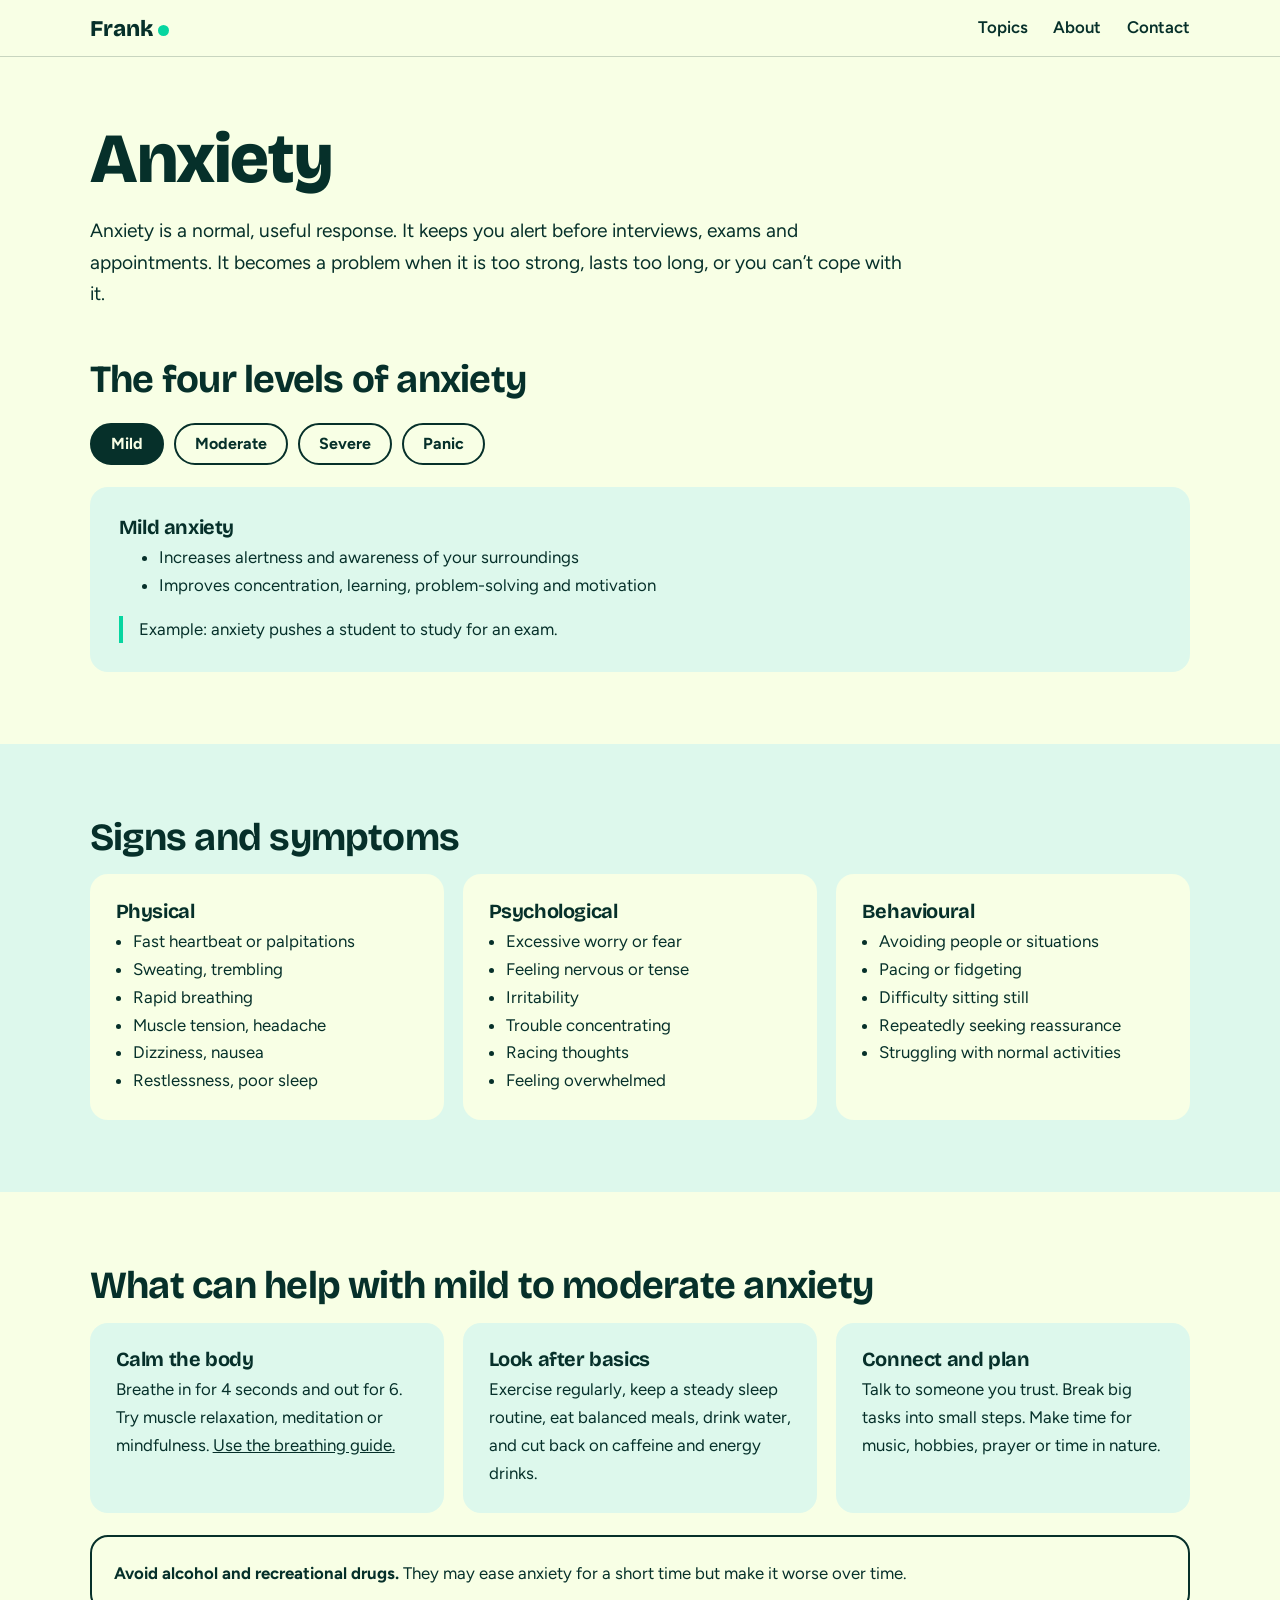
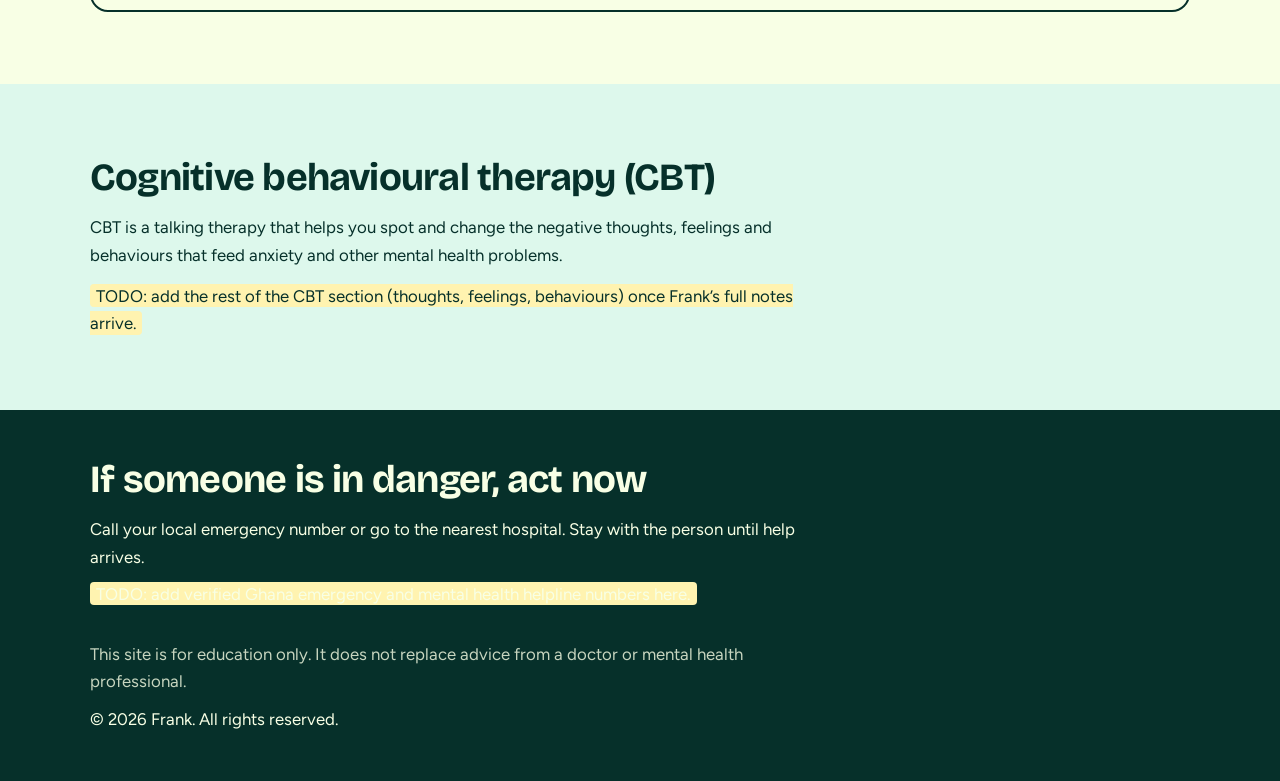
==== anxiety.html @ 68e5fab6 "first commit" ====
<!doctype html><html lang="en"><head><title>Anxiety | Frank</title><meta name="description" content="What anxiety is, its four levels, common signs and what helps."><meta charset="utf-8"><meta name="viewport" content="width=device-width, initial-scale=1"><link rel="preconnect" href="https://fonts.googleapis.com"><link rel="preconnect" href="https://fonts.gstatic.com" crossorigin><link href="https://fonts.googleapis.com/css2?family=Bricolage+Grotesque:wght@600;700;800&family=Figtree:wght@400;600;700&display=swap" rel="stylesheet"><link rel="stylesheet" href="css/style.css"></head><body>
<a class="skip" href="#main">Skip to content</a>
<header><div class="wrap nav"><a class="logo" href="index.html">Frank<span></span></a>
<button class="menu" aria-expanded="false" aria-controls="links">Menu</button>
<ul class="links" id="links"><li><a href="index.html#topics">Topics</a></li><li><a href="index.html#about">About</a></li><li><a href="index.html#contact">Contact</a></li></ul></div></header>
<main id="main">
<div class="wrap page-head">
 <h1>Anxiety</h1>
 <p>Anxiety is a normal, useful response. It keeps you alert before interviews, exams and appointments. It becomes a problem when it is too strong, lasts too long, or you can’t cope with it.</p>
</div>

<section style="padding-top:1rem"><div class="wrap">
 <h2>The four levels of anxiety</h2>
 <div class="tabs" role="tablist" aria-label="Levels of anxiety">
  <button class="tab" role="tab" id="t1" aria-controls="p1" aria-selected="true">Mild</button>
  <button class="tab" role="tab" id="t2" aria-controls="p2" aria-selected="false">Moderate</button>
  <button class="tab" role="tab" id="t3" aria-controls="p3" aria-selected="false">Severe</button>
  <button class="tab" role="tab" id="t4" aria-controls="p4" aria-selected="false">Panic</button>
 </div>
 <div class="panel" id="p1" role="tabpanel" aria-labelledby="t1"><h3>Mild anxiety</h3><ul><li>Increases alertness and awareness of your surroundings</li><li>Improves concentration, learning, problem-solving and motivation</li></ul><p class="eg">Example: anxiety pushes a student to study for an exam.</p></div>
 <div class="panel" id="p2" role="tabpanel" aria-labelledby="t2" hidden><h3>Moderate anxiety</h3><ul><li>You feel something is wrong and become nervous or agitated</li><li>Concentration is harder, but you can still learn and solve problems with help</li><li>Your attention can be redirected</li></ul><p class="eg">Example: an anxious patient receiving instructions before an operation.</p></div>
 <div class="panel" id="p3" role="tabpanel" aria-labelledby="t3" hidden><h3>Severe anxiety</h3><ul><li>Thinking, reasoning and concentration are badly affected</li><li>You may be restless, irritable, angry or pacing</li><li>Muscle tension and vital signs rise</li></ul></div>
 <div class="panel" id="p4" role="tabpanel" aria-labelledby="t4" hidden><h3>Panic</h3><ul><li>The most severe level, where fight, flight or freeze takes over</li><li>Adrenaline surges, raising heart rate and dilating the pupils</li><li>Thinking is severely impaired and attention narrows to survival</li></ul></div>
</div></section>

<section class="band"><div class="wrap">
 <h2>Signs and symptoms</h2>
 <div class="grid">
  <div class="card"><h3>Physical</h3><ul><li>Fast heartbeat or palpitations</li><li>Sweating, trembling</li><li>Rapid breathing</li><li>Muscle tension, headache</li><li>Dizziness, nausea</li><li>Restlessness, poor sleep</li></ul></div>
  <div class="card"><h3>Psychological</h3><ul><li>Excessive worry or fear</li><li>Feeling nervous or tense</li><li>Irritability</li><li>Trouble concentrating</li><li>Racing thoughts</li><li>Feeling overwhelmed</li></ul></div>
  <div class="card"><h3>Behavioural</h3><ul><li>Avoiding people or situations</li><li>Pacing or fidgeting</li><li>Difficulty sitting still</li><li>Repeatedly seeking reassurance</li><li>Struggling with normal activities</li></ul></div>
 </div>
</div></section>

<section><div class="wrap">
 <h2>What can help with mild to moderate anxiety</h2>
 <div class="grid">
  <div class="card"><h3>Calm the body</h3><p>Breathe in for 4 seconds and out for 6. Try muscle relaxation, meditation or mindfulness. <a href="index.html">Use the breathing guide.</a></p></div>
  <div class="card"><h3>Look after basics</h3><p>Exercise regularly, keep a steady sleep routine, eat balanced meals, drink water, and cut back on caffeine and energy drinks.</p></div>
  <div class="card"><h3>Connect and plan</h3><p>Talk to someone you trust. Break big tasks into small steps. Make time for music, hobbies, prayer or time in nature.</p></div>
 </div>
 <div class="note" style="margin-top:1.4rem"><b>Avoid alcohol and recreational drugs.</b> They may ease anxiety for a short time but make it worse over time.</div>
</div></section>

<section class="band"><div class="wrap">
 <h2>Cognitive behavioural therapy (CBT)</h2>
 <p>CBT is a talking therapy that helps you spot and change the negative thoughts, feelings and behaviours that feed anxiety and other mental health problems.</p>
 <p style="margin-top:.8rem"><span class="todo">TODO: add the rest of the CBT section (thoughts, feelings, behaviours) once Frank’s full notes arrive.</span></p>
</div></section>
</main>
<footer><div class="wrap"><h2>If someone is in danger, act now</h2><p>Call your local emergency number or go to the nearest hospital. Stay with the person until help arrives.</p><p><span class="todo">TODO: add verified Ghana emergency and mental health helpline numbers here.</span></p><p style="margin-top:2rem;opacity:.8">This site is for education only. It does not replace advice from a doctor or mental health professional.</p><p>© <span class="year"></span> Frank. All rights reserved.</p></div></footer><script src="js/main.js"></script></body></html>
---- css/style.css ----
:root{--cream:#F8FFE5;--emerald:#06D6A0;--ink:#06302A;--mint:#DDF8EC;--line:rgba(6,48,42,.2);--head:"Bricolage Grotesque",system-ui,sans-serif;--body:"Figtree",system-ui,sans-serif;--r:18px}
*{box-sizing:border-box;margin:0}
html{scroll-behavior:smooth}
body{background:var(--cream);color:var(--ink);font:1.05rem/1.65 var(--body)}
h1,h2,h3{font-family:var(--head);line-height:1.1;letter-spacing:-.02em}
h1{font-size:clamp(2.4rem,6vw,4.4rem);font-weight:800}
h2{font-size:clamp(1.7rem,3.5vw,2.4rem);font-weight:700;margin-bottom:1rem}
h3{font-size:1.25rem;font-weight:700;margin-bottom:.4rem}
p,li{max-width:68ch}
a{color:inherit}
:focus-visible{outline:3px solid var(--ink);outline-offset:3px}
.wrap{width:min(1100px,92%);margin-inline:auto}
section{padding:4.5rem 0}
.skip{position:absolute;left:-999px}.skip:focus{left:1rem;top:1rem;background:#fff;padding:.5rem 1rem;z-index:20}

/* nav */
header{position:sticky;top:0;z-index:10;background:var(--cream);border-bottom:1px solid var(--line)}
.nav{display:flex;align-items:center;justify-content:space-between;padding:.9rem 0}
.logo{font:800 1.4rem var(--head);text-decoration:none}
.logo span{display:inline-block;width:.7rem;height:.7rem;background:var(--emerald);border-radius:50%;margin-left:.3rem}
.links{display:flex;gap:1.6rem;list-style:none;padding:0}
.links a{text-decoration:none;font-weight:600}
.links a:hover,.links a[aria-current]{text-decoration:underline;text-decoration-color:var(--emerald);text-decoration-thickness:3px;text-underline-offset:6px}
.menu{display:none;background:none;border:2px solid var(--ink);border-radius:10px;padding:.4rem .8rem;font:inherit;font-weight:700;cursor:pointer}

/* buttons */
.btn{display:inline-block;background:var(--emerald);color:var(--ink);font-weight:700;padding:.85rem 1.5rem;border-radius:99px;border:2px solid var(--ink);text-decoration:none;cursor:pointer;font-family:inherit;font-size:1rem}
.btn:hover{background:var(--ink);color:var(--cream)}
.btn.ghost{background:transparent}.btn.ghost:hover{background:var(--ink);color:var(--cream)}
.row{display:flex;gap:.9rem;flex-wrap:wrap;margin-top:1.8rem}

/* hero */
.hero{display:grid;grid-template-columns:1.2fr 1fr;gap:3rem;align-items:center;padding:4rem 0}
.hero p.lead{font-size:1.25rem;margin-top:1.2rem}
.breath{display:grid;place-items:center;gap:1.2rem;text-align:center}
.stage{width:min(340px,80vw);aspect-ratio:1;display:grid;place-items:center;border:2px dashed var(--line);border-radius:50%}
.orb{width:55%;aspect-ratio:1;border-radius:50%;background:var(--emerald);transform:scale(.6);transition:transform 6s ease-in-out}
.orb.in{transform:scale(1.5);transition-duration:4s}
.breath b{font:700 1.4rem var(--head)}
.breath small{display:block;opacity:.8}

/* cards */
.grid{display:grid;gap:1.2rem;grid-template-columns:repeat(auto-fit,minmax(250px,1fr))}
.card{background:var(--mint);border-radius:var(--r);padding:1.6rem}
.card.link{background:var(--emerald);text-decoration:none;display:block}
.card.link:hover{background:var(--ink);color:var(--cream)}
.card.plain{background:transparent;border:2px dashed var(--line)}
.card ul{padding-left:1.1rem}
.band{background:var(--mint)}
.band .card{background:var(--cream)}

/* about */
.about{display:grid;grid-template-columns:auto 1fr;gap:2.5rem;align-items:center}
.avatar{width:170px;aspect-ratio:1;border-radius:50%;background:var(--emerald);display:grid;place-items:center;font:800 4.5rem var(--head);border:2px solid var(--ink)}

/* topic pages */
.page-head{padding:4rem 0 2rem}
.page-head p{font-size:1.2rem;margin-top:1rem}
.tabs{display:flex;gap:.6rem;flex-wrap:wrap;margin:1.4rem 0}
.tab{font:700 1rem var(--body);padding:.6rem 1.2rem;border-radius:99px;border:2px solid var(--ink);background:transparent;color:var(--ink);cursor:pointer}
.tab[aria-selected=true]{background:var(--ink);color:var(--cream)}
.panel{background:var(--mint);border-radius:var(--r);padding:1.8rem}
.panel[hidden]{display:none}
.panel .eg{margin-top:1rem;padding-left:1rem;border-left:4px solid var(--emerald)}
.letters{display:grid;gap:.8rem;grid-template-columns:repeat(auto-fit,minmax(220px,1fr));list-style:none;padding:0}
.letters li{display:flex;gap:.9rem;align-items:center;background:var(--cream);border-radius:14px;padding:.8rem 1rem}
.letters b{flex:none;width:2.4rem;height:2.4rem;border-radius:50%;background:var(--emerald);display:grid;place-items:center;font-family:var(--head)}
details{border-bottom:1px solid var(--line);padding:1rem 0}
summary{font:700 1.2rem var(--head);cursor:pointer}
details[open] summary{margin-bottom:.6rem}
.key{background:var(--ink);color:var(--cream);border-radius:var(--r);padding:2rem}
.key p{font-size:1.2rem}
.note{border:2px solid var(--ink);border-radius:var(--r);padding:1.4rem}
.todo{background:#fff3b0;padding:.1rem .4rem;border-radius:4px}

footer{background:var(--ink);color:var(--cream);padding:3rem 0}
footer a{color:var(--emerald)}
footer p{margin-top:.6rem}

@media(max-width:800px){
.hero,.about{grid-template-columns:1fr}
.menu{display:block}
.links{display:none;position:absolute;top:100%;left:0;right:0;background:var(--cream);flex-direction:column;padding:1rem 4%;border-bottom:1px solid var(--line)}
.links.open{display:flex}
section{padding:3rem 0}
}
@media(prefers-reduced-motion:reduce){html{scroll-behavior:auto}.orb{transition:none}}
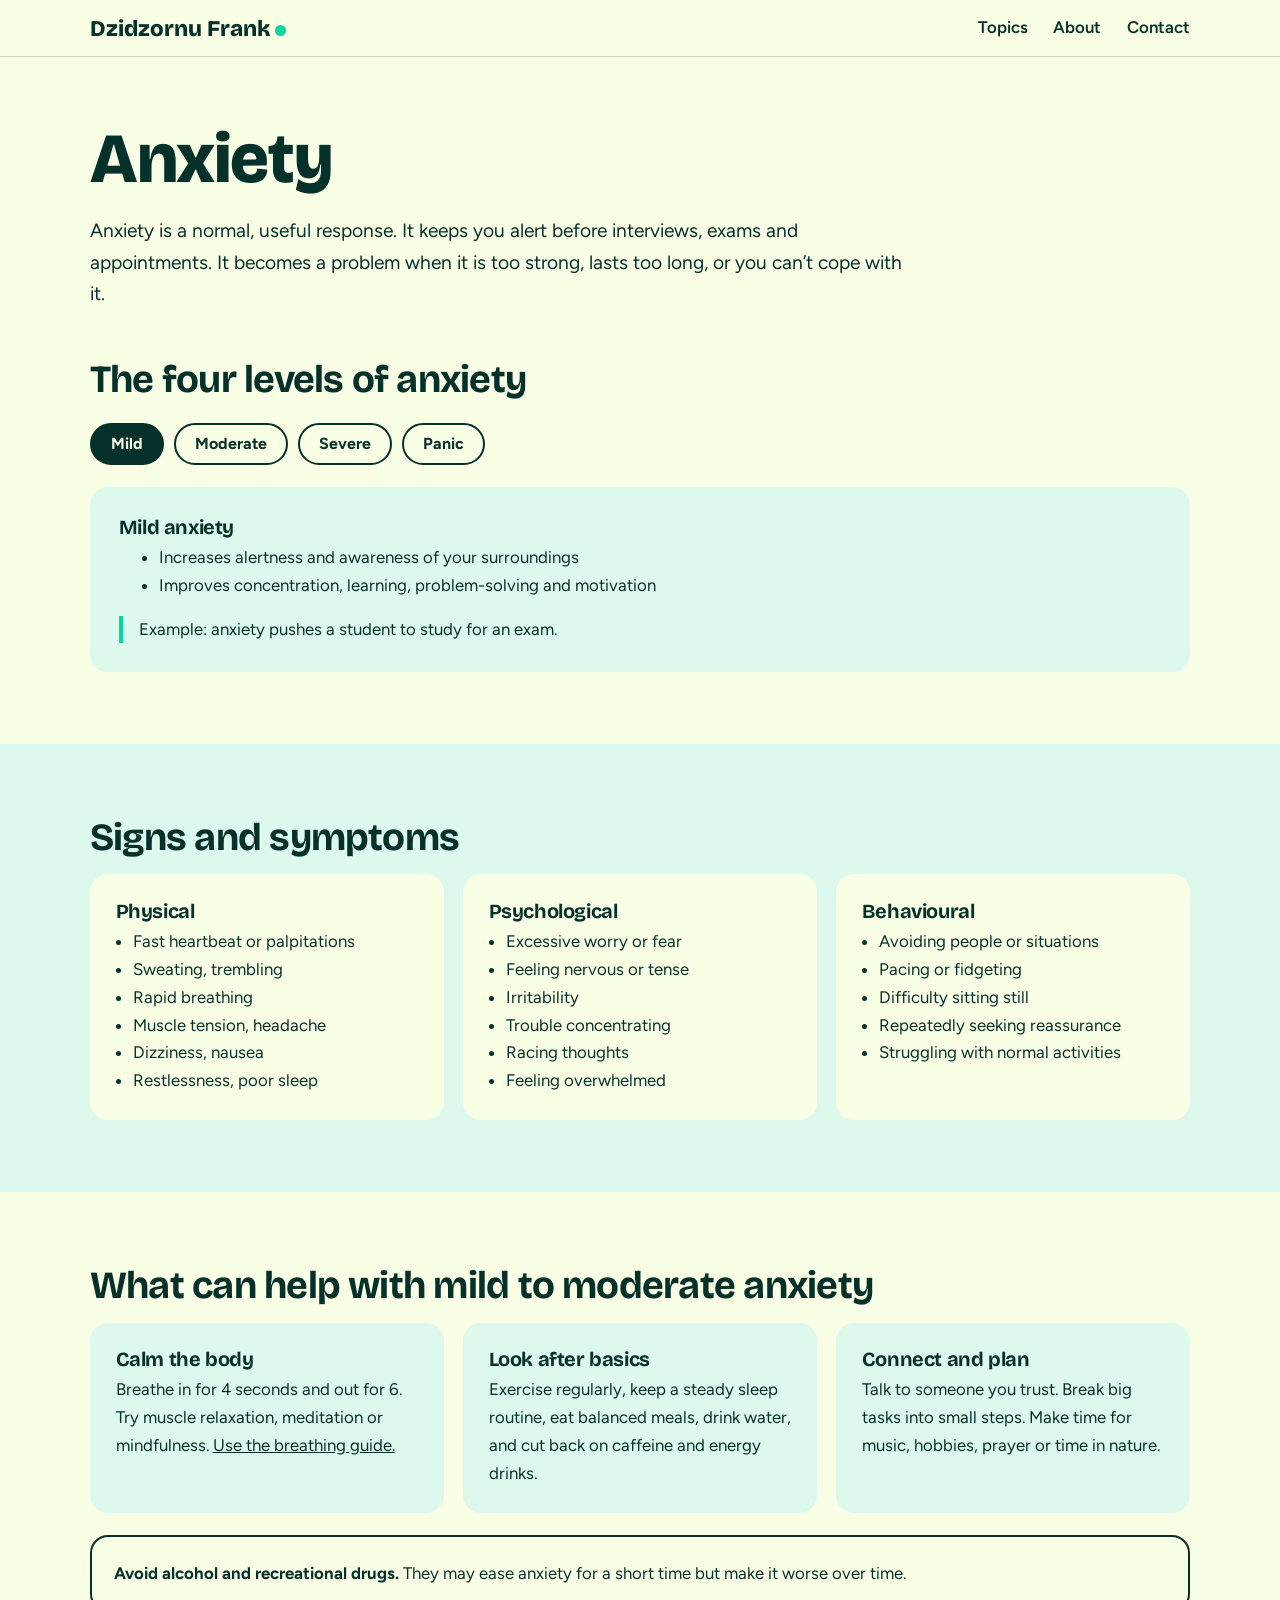
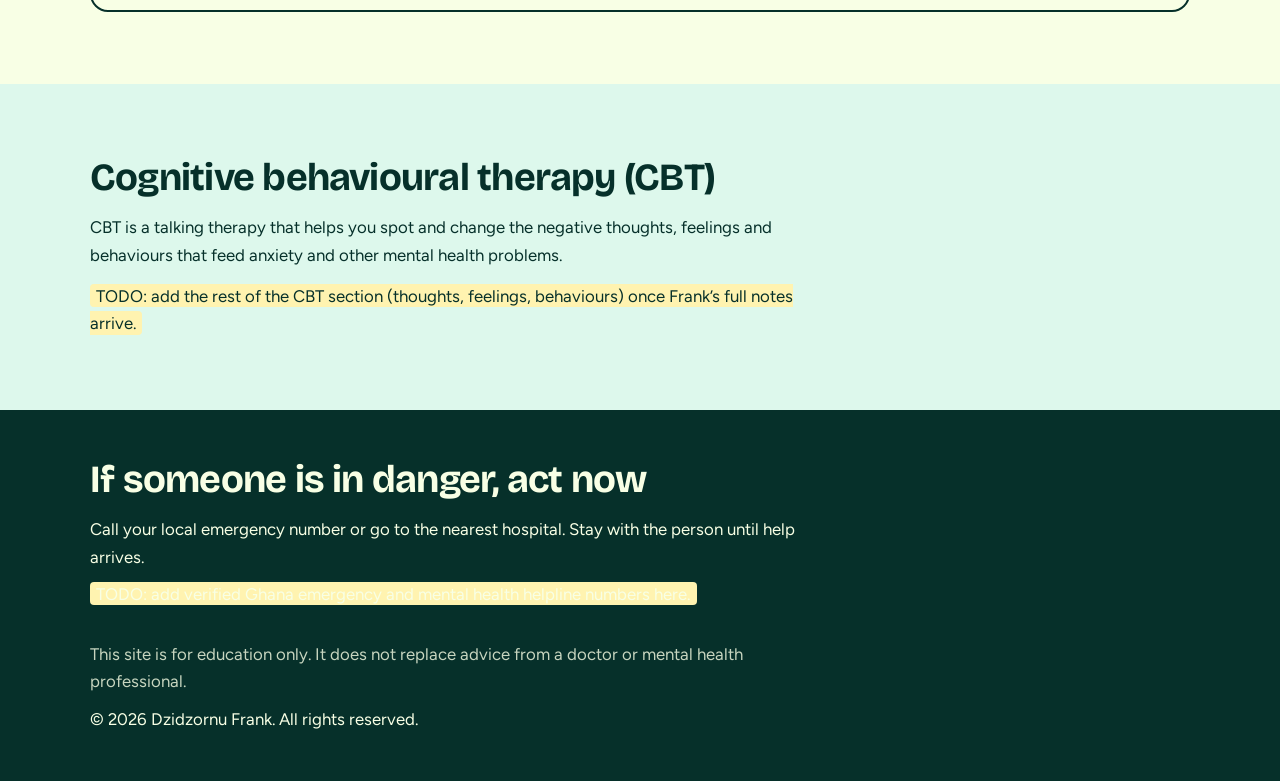
==== commit 4bafbd81: "profile updated" ====
--- a/anxiety.html
+++ b/anxiety.html
@@ -1,6 +1,6 @@
 <!doctype html><html lang="en"><head><title>Anxiety | Frank</title><meta name="description" content="What anxiety is, its four levels, common signs and what helps."><meta charset="utf-8"><meta name="viewport" content="width=device-width, initial-scale=1"><link rel="preconnect" href="https://fonts.googleapis.com"><link rel="preconnect" href="https://fonts.gstatic.com" crossorigin><link href="https://fonts.googleapis.com/css2?family=Bricolage+Grotesque:wght@600;700;800&family=Figtree:wght@400;600;700&display=swap" rel="stylesheet"><link rel="stylesheet" href="css/style.css"></head><body>
 <a class="skip" href="#main">Skip to content</a>
-<header><div class="wrap nav"><a class="logo" href="index.html">Frank<span></span></a>
+<header><div class="wrap nav"><a class="logo" href="index.html">Dzidzornu Frank<span></span></a>
 <button class="menu" aria-expanded="false" aria-controls="links">Menu</button>
 <ul class="links" id="links"><li><a href="index.html#topics">Topics</a></li><li><a href="index.html#about">About</a></li><li><a href="index.html#contact">Contact</a></li></ul></div></header>
 <main id="main">
@@ -48,4 +48,4 @@
  <p style="margin-top:.8rem"><span class="todo">TODO: add the rest of the CBT section (thoughts, feelings, behaviours) once Frank’s full notes arrive.</span></p>
 </div></section>
 </main>
-<footer><div class="wrap"><h2>If someone is in danger, act now</h2><p>Call your local emergency number or go to the nearest hospital. Stay with the person until help arrives.</p><p><span class="todo">TODO: add verified Ghana emergency and mental health helpline numbers here.</span></p><p style="margin-top:2rem;opacity:.8">This site is for education only. It does not replace advice from a doctor or mental health professional.</p><p>© <span class="year"></span> Frank. All rights reserved.</p></div></footer><script src="js/main.js"></script></body></html>
+<footer><div class="wrap"><h2>If someone is in danger, act now</h2><p>Call your local emergency number or go to the nearest hospital. Stay with the person until help arrives.</p><p><span class="todo">TODO: add verified Ghana emergency and mental health helpline numbers here.</span></p><p style="margin-top:2rem;opacity:.8">This site is for education only. It does not replace advice from a doctor or mental health professional.</p><p>© <span class="year"></span> Dzidzornu Frank. All rights reserved.</p></div></footer><script src="js/main.js"></script></body></html>
--- a/css/style.css
+++ b/css/style.css
@@ -51,7 +51,8 @@
 
 /* about */
 .about{display:grid;grid-template-columns:auto 1fr;gap:2.5rem;align-items:center}
-.avatar{width:170px;aspect-ratio:1;border-radius:50%;background:var(--emerald);display:grid;place-items:center;font:800 4.5rem var(--head);border:2px solid var(--ink)}
+.avatar{width:230px;aspect-ratio:1;border-radius:50%;background:var(--emerald);overflow:hidden;border:4px solid var(--emerald);box-shadow:0 0 0 2px var(--ink)}
+.avatar img{width:100%;height:100%;object-fit:cover;object-position:center 20%;display:block}
 
 /* topic pages */
 .page-head{padding:4rem 0 2rem}
